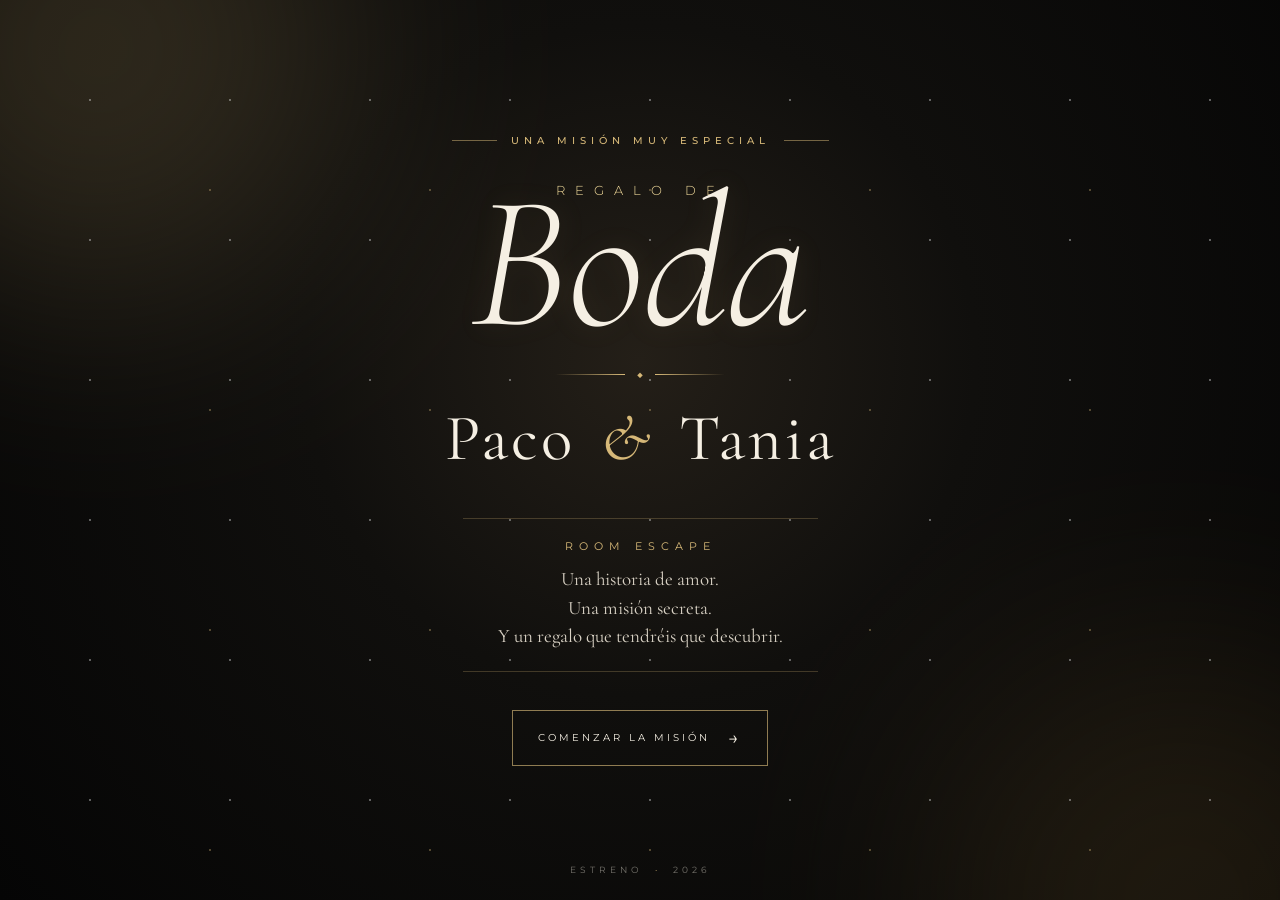
==== index.html @ c2d00677 "continue dev" ====
<!DOCTYPE html>
<html lang="es">
<head>
    <meta charset="UTF-8">
    <meta name="viewport" content="width=device-width, initial-scale=1.0, maximum-scale=1.0, user-scalable=no">

    <title>Regalo de Boda · Paco & Tania</title>

    <link rel="preconnect" href="https://fonts.googleapis.com">
    <link rel="preconnect" href="https://fonts.gstatic.com" crossorigin>

    <link href="https://fonts.googleapis.com/css2?family=Cormorant+Garamond:wght@300;400;500;600;700&family=Montserrat:wght@300;400;500;600&display=swap" rel="stylesheet">

    <link rel="stylesheet" href="style.css">
</head>

<body>

    <!-- Fondo decorativo -->
    <div class="background">
        <div class="glow glow-1"></div>
        <div class="glow glow-2"></div>
        <div class="stars"></div>
    </div>

    <main class="landing">

        <div class="top-label">
            <span></span>
            UNA MISIÓN MUY ESPECIAL
            <span></span>
        </div>

        <div class="title-wrapper">

            <p class="small-title">REGALO DE</p>

            <h1>
                Boda
            </h1>

            <div class="ornament">
                <span></span>
                <span class="diamond">◆</span>
                <span></span>
            </div>

            <h2>
                Paco <span>&</span> Tania
            </h2>

        </div>

        <div class="escape-box">

            <div class="escape-label">
                ROOM ESCAPE
            </div>

            <p>
                Una historia de amor.<br>
                Una misión secreta.<br>
                Y un regalo que tendréis que descubrir.
            </p>

        </div>

        <button id="startButton" class="start-button">
            <span>COMENZAR LA MISIÓN</span>
            <span class="arrow">→</span>
        </button>

        <div class="bottom-text">
            <span>ESTRENO</span>
            <span class="dot">·</span>
            <span>2026</span>
        </div>

    </main>

    <!-- Pantalla de briefing -->
    <section id="mission" class="mission hidden">
        <div class="mission-content">
            <div class="mission-number">
                BRIEFING
            </div>
            <h2>
                La misión<br>
                comienza ahora
            </h2>
            <p>
                Si habéis llegado hasta aquí, es porque habéis conseguido montar el cubo de Rubik, y además habéis sido lo suficientemente astutos como para descubrir que debíais acceder a la URL encriptada que aparecía en el cubo!!<br><br>

                Por lo tanto, desde el equipo organizador de este evento queremos felicitaros oficialmente porque habéis superado este primer reto.<br><br>

                Y, sinceramente, no dábamos un duro por vosotros.<br><br>

                Ahora mismo estaréis rebosantes de felicidad, orgullosos de vuestro trabajo en equipo y, probablemente, con el ego por las nubes después de haber conseguido completar un puñetero cubo de Rubik para niños, que seguro que os ha llevado unas cuantas horas.<br><br>

                Pero, sobre todo, estaréis deseando encontrar en esta web el código que os permita abrir la caja fuerte y conseguir vuestro regalo de boda.<br><br>

                Pues va a ser que NO.<br><br>

                Pensabais que esto se había acabado, ¿verdad?<br><br>

                Ingenuos.<br><br>

                Todavía os queda superar el verdadero desafío:<br><br>

                <strong>💍 ESCAPE ROOM: MISIÓN MATRIMONIO 💰</strong><br><br>

                Una auténtica chorrada como una casa que nos hemos inventado con muchísimo cariño para poder entregaros vuestro regalo de boda de una forma innecesariamente complicada, a la vez que original :P<br><br>

                La prueba consiste en superar una serie de preguntas y desafíos relacionados con vuestro matrimonio, vuestra relación y cuánto os conocéis realmente el uno al otro.<br><br>

                Porque casarse es muy fácil. Lo difícil es demostrar que después de todo este tiempo os conocéis de verdad y que sois capaces de trabajar en equipo en ciertas pruebas.<br><br>

                Solo si conseguís superar correctamente todos los desafíos podréis obtener, a través de esta misma web, el código secreto de apertura del "libro caja fuerte".<br><br>

                Así que concentraos.<br>
                Trabajad en equipo.<br>
                Confiad el uno en el otro.<br><br>

                Y, sobre todo, pensad muy bien vuestras respuestas antes de acusar a vuestra pareja de no enterarse de nada.<br><br>

                Dos recién casados.<br>
                Un caja fuerte.<br>
                10 desafíos.<br>
                3 dígitos.<br>
                Una cantidad considerable de dinero (bueno... 5€ más o menos, no os emocionéis mucho!!)<br><br>

                La misión comienza ahora. 🔐
            </p>
            <button id="startMissionButton" class="start-button">
                <span>COMENZAR</span>
                <span class="arrow">→</span>
            </button>
            <!-- BOTÓN TEMPORAL PARA TEST - ELIMINAR DESPUÉS -->
            <button id="skipToEndButton" class="start-button" style="margin-top: 15px; opacity: 0.5;">
                <span>IR AL FINAL (TEST)</span>
                <span class="arrow">→</span>
            </button>
        </div>
    </section>

    <!-- Contenedor de desafíos -->
    <section id="challengeContainer" class="challenge-container hidden">
        <div class="challenge-header">
            <div class="progress-bar">
                <div class="progress-fill" id="progressFill"></div>
            </div>
            <div class="challenge-counter">
                <span id="currentChallenge">1</span> / <span id="totalChallenges">12</span>
            </div>
        </div>
        <div class="challenge-content" id="challengeContent">
            <!-- El contenido del desafío se genera dinámicamente -->
        </div>
    </section>

    <!-- Pantalla de dígitos obtenidos -->
    <section id="digitsScreen" class="digits-screen hidden">
        <div class="digits-content">
            <div class="mission-number">
                ¡MISIÓN COMPLETADA!
            </div>
            <h2>
                ¡Tenéis los tres dígitos!<br>
                Pero... ¿están en el orden correcto?
            </h2>
            <div class="digits-display">
                <div class="digit-box">0</div>
                <div class="digit-box">5</div>
                <div class="digit-box">1</div>
            </div>
            <p class="hint-text">
                Pista: Es la cantidad de dinero que os hemos regalado para la boda.<br>
                Consejo: No lo gastéis en Amazon... los repartidores de esa zona no son de fiar y quién sabe si el paquete llegaría...
            </p>
            <button id="openLockButton" class="start-button">
                <span>ABRIR EL LIBRO</span>
                <span class="arrow">→</span>
            </button>
        </div>
    </section>

    <!-- Pantalla de instrucciones del candado físico -->
    <section id="lockScreen" class="lock-screen hidden">
        <div class="lock-content">
            <div class="mission-number">
                ¡ENHORABUENA!
            </div>
            <h2>
                Habéis abierto<br>
                el libro
            </h2>
            <div class="lock-image-container">
                <img src="images/libro.jpg" alt="Libro caja fuerte" class="lock-image">
            </div>
            <div class="gift-message">
                <p>
                    ¡Felicidades, Paco y Tania!<br><br>
                    Os deseamos toda la felicidad del mundo y que podáis compartir muchos años, experiencias y momentos especiales juntos.<br><br>
                    Gracias por hacernos partícipes de un día tan importante para vosotros. Fue una gran alegría poder acompañaros y compartir con vosotros un día tan especial, rodeados de la familia y de las personas que más queréis.<br><br>
                    ¡Os queremos!
                </p>
            </div>
            <button id="restartButton" class="start-button">
                <span>VOLVER AL INICIO</span>
                <span class="arrow">→</span>
            </button>
        </div>
    </section>

    <script src="script.js"></script>

</body>
</html>
---- style.css ----
:root {
    --gold: #d6b878;
    --gold-light: #f0d99a;
    --cream: #f5efe3;
    --dark: #090909;
    --dark-soft: #121212;
}

* {
    margin: 0;
    padding: 0;
    box-sizing: border-box;
}

html,
body {
    width: 100%;
    height: 100%;
}

body {
    background: var(--dark);
    color: var(--cream);
    font-family: "Montserrat", sans-serif;
    overflow: hidden;
}

/* =========================
   BACKGROUND
========================= */

.background {
    position: fixed;
    inset: 0;
    overflow: hidden;
    background:
        radial-gradient(
            circle at 50% 40%,
            #241f18 0%,
            #100f0d 40%,
            #050505 100%
        );
}

.glow {
    position: absolute;
    width: 500px;
    height: 500px;
    border-radius: 50%;
    filter: blur(120px);
    opacity: 0.18;
}

.glow-1 {
    background: #d6b878;
    top: -200px;
    left: -150px;
}

.glow-2 {
    background: #8f6f37;
    bottom: -250px;
    right: -150px;
}

.stars {
    position: absolute;
    inset: 0;
    opacity: 0.35;

    background-image:
        radial-gradient(circle, #fff 1px, transparent 1px),
        radial-gradient(circle, #d6b878 1px, transparent 1px);

    background-size:
        140px 140px,
        220px 220px;

    background-position:
        20px 30px,
        100px 80px;
}

/* =========================
   LANDING
========================= */

.landing {
    position: relative;
    z-index: 2;

    min-height: 100vh;

    display: flex;
    flex-direction: column;
    align-items: center;
    justify-content: center;

    text-align: center;

    padding: 40px 20px;
}

/* =========================
   TOP LABEL
========================= */

.top-label {
    display: flex;
    align-items: center;
    gap: 14px;

    font-size: 10px;
    letter-spacing: 5px;
    font-weight: 500;

    color: var(--gold);

    margin-bottom: 35px;

    animation: fadeDown 1.2s ease forwards;
}

.top-label span {
    width: 45px;
    height: 1px;
    background: var(--gold);
    opacity: 0.5;
}

/* =========================
   TITLE
========================= */

.title-wrapper {
    animation: fadeUp 1.5s ease forwards;
}

.small-title {
    font-size: 13px;
    letter-spacing: 10px;
    font-weight: 300;

    color: var(--gold-light);

    margin-bottom: -10px;
}

h1 {
    font-family: "Cormorant Garamond", serif;

    font-size: clamp(100px, 18vw, 190px);

    line-height: 0.8;

    font-weight: 300;

    font-style: italic;

    color: var(--cream);

    text-shadow:
        0 0 30px rgba(214, 184, 120, 0.12);
}

.ornament {
    display: flex;
    align-items: center;
    justify-content: center;

    gap: 12px;

    margin: 28px auto 18px;
}

.ornament span:not(.diamond) {
    width: 70px;
    height: 1px;

    background: linear-gradient(
        to right,
        transparent,
        var(--gold)
    );
}

.ornament span:last-child {
    background: linear-gradient(
        to left,
        transparent,
        var(--gold)
    );
}

.diamond {
    color: var(--gold);
    font-size: 10px;
}

h2 {
    font-family: "Cormorant Garamond", serif;

    font-size: clamp(38px, 7vw, 65px);

    font-weight: 400;

    letter-spacing: 3px;
}

h2 span {
    color: var(--gold);

    font-style: italic;

    margin: 0 8px;
}

/* =========================
   ESCAPE BOX
========================= */

.escape-box {
    margin-top: 40px;

    padding: 20px 35px;

    border-top: 1px solid rgba(214, 184, 120, 0.25);
    border-bottom: 1px solid rgba(214, 184, 120, 0.25);

    animation: fadeUp 2s ease forwards;
}

.escape-label {
    font-size: 11px;

    letter-spacing: 6px;

    color: var(--gold);

    margin-bottom: 12px;
}

.escape-box p {
    font-family: "Cormorant Garamond", serif;

    font-size: 19px;

    line-height: 1.5;

    color: #d8d1c4;
}

/* =========================
   BUTTON
========================= */

.start-button {
    margin-top: 38px;

    background: transparent;

    border: 1px solid rgba(214, 184, 120, 0.65);

    color: var(--cream);

    padding: 16px 25px;

    font-family: "Montserrat", sans-serif;

    font-size: 10px;

    letter-spacing: 3px;

    cursor: pointer;

    display: flex;
    align-items: center;
    gap: 18px;

    transition: all 0.4s ease;
}

.start-button:hover {
    background: var(--gold);

    color: #090909;

    border-color: var(--gold);

    transform: translateY(-3px);

    box-shadow:
        0 10px 40px rgba(214, 184, 120, 0.18);
}

.arrow {
    font-size: 18px;

    transition: transform 0.3s ease;
}

.start-button:hover .arrow {
    transform: translateX(5px);
}

/* =========================
   BOTTOM
========================= */

.bottom-text {
    position: absolute;

    bottom: 25px;

    display: flex;

    gap: 12px;

    font-size: 9px;

    letter-spacing: 4px;

    color: rgba(245, 239, 227, 0.45);
}

.dot {
    color: var(--gold);
}

/* =========================
   MISSION
========================= */

.mission {
    position: fixed;

    inset: 0;

    z-index: 10;

    background:
        radial-gradient(
            circle at center,
            #292219,
            #080808 70%
        );

    display: flex;

    justify-content: center;

    align-items: center;

    text-align: center;
}

.mission-content {
    max-width: 650px;
    padding: 40px;
    max-height: 90vh;
    overflow-y: auto;
    -webkit-overflow-scrolling: touch;
}

.mission-number {
    font-size: 11px;

    letter-spacing: 5px;

    color: var(--gold);

    margin-bottom: 25px;
}

.mission h2 {
    font-size: clamp(45px, 8vw, 80px);

    line-height: 0.9;

    margin-bottom: 30px;
}

.mission p {
    color: #bbb;

    font-size: 14px;

    line-height: 1.8;

    max-width: 450px;

    margin: auto;
}

/* =========================
   HIDDEN
========================= */

.hidden {
    display: none !important;
}

/* =========================
   ANIMATIONS
========================= */

@keyframes fadeUp {

    from {
        opacity: 0;
        transform: translateY(30px);
    }

    to {
        opacity: 1;
        transform: translateY(0);
    }

}

@keyframes fadeDown {

    from {
        opacity: 0;
        transform: translateY(-20px);
    }

    to {
        opacity: 1;
        transform: translateY(0);
    }

}

/* =========================
   CHALLENGE CONTAINER
========================= */

.challenge-container {
    position: fixed;
    inset: 0;
    z-index: 10;
    background: radial-gradient(circle at center, #292219, #080808 70%);
    display: flex;
    flex-direction: column;
    justify-content: flex-start;
    align-items: center;
    padding: 80px 20px 40px;
    overflow-y: auto;
}

.challenge-content {
    max-width: 700px;
    width: 100%;
    text-align: center;
    display: flex;
    flex-direction: column;
    align-items: center;
}

.challenge-header {
    position: absolute;
    top: 30px;
    left: 50%;
    transform: translateX(-50%);
    width: 90%;
    max-width: 600px;
}

.progress-bar {
    width: 100%;
    height: 4px;
    background: rgba(214, 184, 120, 0.15);
    border-radius: 2px;
    overflow: hidden;
    margin-bottom: 15px;
}

.progress-fill {
    height: 100%;
    background: linear-gradient(to right, var(--gold), var(--gold-light));
    transition: width 0.5s ease;
}

.challenge-counter {
    text-align: center;
    font-size: 11px;
    letter-spacing: 3px;
    color: var(--gold);
}

.challenge-target {
    display: inline-block;
    font-size: 11px;
    letter-spacing: 4px;
    color: var(--gold);
    text-transform: uppercase;
    margin-bottom: 20px;
    padding: 8px 20px;
    border: 1px solid rgba(214, 184, 120, 0.4);
    border-radius: 4px;
    background: rgba(214, 184, 120, 0.08);
}

.challenge-question {
    font-family: "Cormorant Garamond", serif;
    font-size: clamp(28px, 5vw, 42px);
    line-height: 1.3;
    margin-bottom: 30px;
    color: var(--cream);
}

.story-text {
    font-size: 16px;
    line-height: 1.8;
    margin-bottom: 30px;
    color: rgba(255, 255, 255, 0.9);
    text-align: left;
    max-width: 600px;
    margin-left: auto;
    margin-right: auto;
}

.story-text p {
    margin-bottom: 15px;
}

.reveal-images {
    display: flex;
    justify-content: center;
    align-items: center;
    gap: 20px;
    margin-bottom: 30px;
    flex-wrap: wrap;
}

.reveal-image {
    max-width: 45%;
    height: auto;
    border-radius: 10px;
    border: 3px solid var(--gold);
    box-shadow: 0 4px 20px rgba(214, 184, 120, 0.3);
}

.reveal-explanation {
    font-size: 18px;
    color: rgba(214, 184, 120, 0.9);
    margin-bottom: 30px;
    font-style: italic;
    text-align: center;
    max-width: 500px;
    margin-left: auto;
    margin-right: auto;
}

.challenge-hint {
    font-size: 18px;
    color: rgba(214, 184, 120, 0.8);
    margin-bottom: 30px;
    font-style: italic;
    font-weight: 500;
    white-space: pre-line;
    text-align: left;
    max-width: 500px;
    margin-left: auto;
    margin-right: auto;
}

.challenge-input {
    width: 100%;
    max-width: 400px;
    padding: 18px 25px;
    background: rgba(255, 255, 255, 0.03);
    border: 1px solid rgba(214, 184, 120, 0.3);
    border-radius: 4px;
    color: var(--cream);
    font-family: "Montserrat", sans-serif;
    font-size: 16px;
    text-align: center;
    margin-bottom: 30px;
    transition: all 0.3s ease;
}

.challenge-input:focus {
    outline: none;
    border-color: var(--gold);
    background: rgba(255, 255, 255, 0.05);
}

/* =========================
    RADIO BUTTONS
 ========================= */

.radio-container {
    display: flex;
    flex-direction: column;
    gap: 15px;
    margin: 30px 0;
    max-width: 400px;
    margin-left: auto;
    margin-right: auto;
}

.radio-option {
    display: flex;
    align-items: center;
    gap: 15px;
    padding: 15px 20px;
    background: rgba(214, 184, 120, 0.08);
    border: 1px solid rgba(214, 184, 120, 0.25);
    border-radius: 6px;
    cursor: pointer;
    transition: all 0.3s ease;
}

.radio-option:hover {
    background: rgba(214, 184, 120, 0.15);
    border-color: var(--gold);
    transform: translateX(5px);
}

.radio-option input[type="radio"] {
    width: 20px;
    height: 20px;
    cursor: pointer;
    accent-color: var(--gold);
}

.radio-label {
    font-size: 16px;
    color: var(--cream);
    font-family: "Montserrat", sans-serif;
}

.radio-option input[type="radio"]:checked + .radio-label {
    color: var(--gold);
    font-weight: 500;
}

/* =========================
    PHOTO CHALLENGE
 ========================= */

.photo-container {
    margin: 20px 0;
}

.challenge-photo {
    max-width: 100%;
    max-height: 300px;
    border-radius: 8px;
    border: 2px solid rgba(214, 184, 120, 0.3);
    box-shadow: 0 10px 40px rgba(0, 0, 0, 0.5);
}

.photo-inputs {
    display: flex;
    flex-direction: column;
    gap: 20px;
    margin: 30px 0;
    max-width: 400px;
    margin-left: auto;
    margin-right: auto;
}

.photo-input-group {
    display: flex;
    flex-direction: column;
    gap: 8px;
}

.photo-label {
    font-size: 14px;
    color: var(--gold);
    letter-spacing: 2px;
    text-transform: uppercase;
    font-weight: 500;
}

/* =========================
    AUDIO CHALLENGE
 ========================= */

.audio-gif-container {
    margin: 20px 0;
}

.audio-gif {
    max-width: 100%;
    max-height: 250px;
    border-radius: 8px;
    border: 2px solid rgba(214, 184, 120, 0.3);
    box-shadow: 0 10px 40px rgba(0, 0, 0, 0.5);
}

.audio-players {
    margin: 25px 0;
}

.audio-player-label {
    font-size: 14px;
    color: var(--gold);
    letter-spacing: 2px;
    text-transform: uppercase;
    margin-bottom: 15px;
    font-weight: 500;
}

.audio-buttons {
    display: flex;
    justify-content: center;
    gap: 15px;
    flex-wrap: wrap;
}

.audio-btn {
    padding: 12px 20px;
    background: rgba(214, 184, 120, 0.1);
    border: 1px solid rgba(214, 184, 120, 0.4);
    border-radius: 6px;
    color: var(--cream);
    font-family: "Montserrat", sans-serif;
    font-size: 13px;
    cursor: pointer;
    transition: all 0.3s ease;
    display: flex;
    align-items: center;
    gap: 8px;
}

.audio-btn:hover {
    background: rgba(214, 184, 120, 0.2);
    border-color: var(--gold);
    transform: translateY(-2px);
}

.audio-btn.playing {
    background: rgba(214, 184, 120, 0.3);
    border-color: var(--gold);
    box-shadow: 0 0 15px rgba(214, 184, 120, 0.3);
}

.audio-icon {
    font-size: 14px;
}

/* =========================
    VIDEO CONTAINER
 ========================= */

.video-explanation-screen {
    background: linear-gradient(135deg, rgba(214, 184, 120, 0.15), rgba(214, 184, 120, 0.05));
    border: 2px solid rgba(214, 184, 120, 0.4);
    border-radius: 12px;
    padding: 25px;
    margin: 20px 0;
    text-align: center;
}

.video-explanation-title {
    font-family: "Cormorant Garamond", serif;
    font-size: 24px;
    color: var(--gold);
    margin-bottom: 20px;
    font-weight: 500;
    letter-spacing: 1px;
}

.video-explanation-container {
    border-radius: 8px;
    overflow: hidden;
    box-shadow: 0 10px 40px rgba(0, 0, 0, 0.5);
}

.video-explanation-container iframe {
    display: block;
    width: 100%;
    height: 315px;
}

@media (max-width: 600px) {
    .video-explanation-screen {
        padding: 15px;
    }
    
    .video-explanation-title {
        font-size: 18px;
    }
    
    .video-explanation-container iframe {
        height: 200px;
    }
}

/* =========================
    ANECDOTE CHALLENGE
 ========================= */

.anecdote-explanation {
    margin: 30px 0;
    padding: 30px;
    background: rgba(214, 184, 120, 0.08);
    border: 1px solid rgba(214, 184, 120, 0.3);
    border-radius: 8px;
    max-width: 600px;
    margin-left: auto;
    margin-right: auto;
}

.anecdote-explanation p {
    font-family: "Cormorant Garamond", serif;
    font-size: 20px;
    line-height: 1.8;
    color: #d8d1c4;
    font-style: italic;
}

/* =========================
   DRAG AND DROP
========================= */

.drag-container {
    display: flex;
    flex-direction: column;
    gap: 12px;
    margin-bottom: 30px;
    max-width: 500px;
    margin-left: auto;
    margin-right: auto;
}

.drag-item {
    padding: 18px 25px;
    background: rgba(214, 184, 120, 0.08);
    border: 1px solid rgba(214, 184, 120, 0.25);
    border-radius: 6px;
    color: var(--cream);
    font-size: 15px;
    cursor: move;
    transition: all 0.3s ease;
    user-select: none;
}

.drag-item:hover {
    background: rgba(214, 184, 120, 0.15);
    border-color: var(--gold);
    transform: translateY(-2px);
}

.drag-item:active {
    cursor: grabbing;
}

.drag-item {
    display: flex;
    align-items: center;
    justify-content: center;
}

.drag-text {
    text-align: center;
}

.drag-hint {
    font-size: 14px;
    color: rgba(214, 184, 120, 0.7);
    margin-bottom: 20px;
    text-align: center;
    font-style: italic;
}

.drag-item.dragging {
    opacity: 0.5;
    transform: scale(1.02);
    box-shadow: 0 5px 20px rgba(214, 184, 120, 0.3);
}

/* =========================
    MEMORY GRID
 ========================= */

.memory-timer {
    font-size: 16px;
    color: var(--gold);
    margin-bottom: 25px;
    letter-spacing: 2px;
}

.memory-grid {
    display: grid;
    grid-template-columns: repeat(4, 1fr);
    gap: 20px;
    max-width: 100%;
    width: 100%;
    margin: 0 auto 30px;
    box-sizing: border-box;
}

.memory-card {
    aspect-ratio: 1;
    perspective: 1000px;
    cursor: pointer;
    min-width: 120px;
}

.card-inner {
    position: relative;
    width: 100%;
    height: 100%;
    transition: transform 0.6s;
    transform-style: preserve-3d;
}

.memory-card.flipped .card-inner {
    transform: rotateY(180deg);
}

.memory-card.matched .card-inner {
    transform: rotateY(180deg);
}

.card-front,
.card-back {
    position: absolute;
    width: 100%;
    height: 100%;
    backface-visibility: hidden;
    display: flex;
    align-items: center;
    justify-content: center;
    border-radius: 6px;
    font-size: 14px;
    padding: 8px;
    text-align: center;
    overflow: hidden;
}

.card-front {
    background: rgba(214, 184, 120, 0.1);
    border: 1px solid rgba(214, 184, 120, 0.3);
    color: var(--gold);
    font-size: 24px;
    font-weight: bold;
}

.card-back {
    background: rgba(214, 184, 120, 0.2);
    border: 1px solid var(--gold);
    color: var(--cream);
    transform: rotateY(180deg);
}

.card-back img {
    width: 100%;
    height: 100%;
    object-fit: cover;
    border-radius: 5px;
}

.memory-card.matched .card-back {
    background: rgba(214, 184, 120, 0.35);
    border-color: var(--gold-light);
}

/* =========================
    REACTION GAME
 ========================= */

.reaction-info {
    display: flex;
    justify-content: center;
    gap: 40px;
    margin-bottom: 25px;
    align-items: center;
}

.reaction-score {
    font-size: 16px;
    color: var(--gold);
    letter-spacing: 2px;
}

.reaction-feedback {
    font-size: 16px;
    letter-spacing: 1px;
}

.feedback-success {
    color: #2ecc71;
    font-weight: 500;
}

.feedback-info {
    color: var(--gold);
}

.reaction-grid {
    display: grid;
    grid-template-columns: repeat(2, 1fr);
    gap: 12px;
    max-width: 500px;
    margin: 0 auto 25px;
}

.reaction-btn {
    padding: 20px;
    background: rgba(214, 184, 120, 0.08);
    border: 1px solid rgba(214, 184, 120, 0.25);
    border-radius: 6px;
    color: var(--cream);
    font-size: 14px;
    cursor: pointer;
    transition: all 0.3s ease;
}

.reaction-btn:hover {
    background: rgba(214, 184, 120, 0.15);
    border-color: var(--gold);
}

.reaction-btn.selected {
    background: rgba(214, 184, 120, 0.25);
    border-color: var(--gold);
    box-shadow: 0 0 10px rgba(214, 184, 120, 0.3);
}

.reaction-btn.clicked {
    pointer-events: none;
}

.reaction-btn.correct {
    background: rgba(46, 204, 113, 0.3);
    border-color: #2ecc71;
}

.reaction-btn.wrong {
    background: rgba(231, 76, 60, 0.3);
    border-color: #e74c3c;
}

/* =========================
   DIGITS SCREEN
========================= */

.digits-screen {
    position: fixed;
    inset: 0;
    z-index: 10;
    background: radial-gradient(circle at center, #292219, #080808 70%);
    display: flex;
    justify-content: center;
    align-items: center;
    text-align: center;
}

.digits-content {
    max-width: 650px;
    padding: 40px;
}

.digits-display {
    display: flex;
    justify-content: center;
    gap: 20px;
    margin: 40px 0;
}

.digit-box {
    width: 80px;
    height: 100px;
    background: rgba(214, 184, 120, 0.1);
    border: 2px solid var(--gold);
    border-radius: 8px;
    display: flex;
    align-items: center;
    justify-content: center;
    font-family: "Cormorant Garamond", serif;
    font-size: 48px;
    color: var(--gold);
    font-weight: bold;
}

.hint-text {
    font-family: "Cormorant Garamond", serif;
    font-size: 20px;
    color: #d8d1c4;
    line-height: 1.6;
    margin-bottom: 35px;
    font-style: italic;
}

/* =========================
    LOCK SCREEN
 ========================= */

.lock-screen {
    position: fixed;
    inset: 0;
    z-index: 10;
    background: radial-gradient(circle at center, #292219, #080808 70%);
    display: flex;
    justify-content: center;
    align-items: center;
    text-align: center;
}

.lock-content {
    max-width: 650px;
    padding: 40px;
}

.lock-image-container {
    margin: 30px 0;
}

.lock-image {
    max-width: 100%;
    max-height: 300px;
    border-radius: 8px;
    border: 2px solid rgba(214, 184, 120, 0.3);
    box-shadow: 0 10px 40px rgba(0, 0, 0, 0.5);
}

.lock-instruction {
    font-family: "Cormorant Garamond", serif;
    font-size: 20px;
    color: #d8d1c4;
    line-height: 1.6;
    margin-bottom: 30px;
}

/* =========================
   FINAL SCREEN
========================= */

.final-screen {
    position: fixed;
    inset: 0;
    z-index: 10;
    background: radial-gradient(circle at center, #292219, #080808 70%);
    display: flex;
    justify-content: center;
    align-items: center;
    text-align: center;
}

.final-content {
    max-width: 650px;
    padding: 40px;
}

.gift-message {
    margin: 40px 0;
    padding: 30px;
    background: rgba(214, 184, 120, 0.05);
    border: 1px solid rgba(214, 184, 120, 0.2);
    border-radius: 8px;
}

.gift-message p {
    font-family: "Cormorant Garamond", serif;
    font-size: 22px;
    line-height: 1.8;
    color: #d8d1c4;
}

/* =========================
   MOBILE
========================= */

@media (max-width: 600px) {

    /* Landing */
    .top-label {
        font-size: 8px;
        letter-spacing: 3px;
    }

    .top-label span {
        width: 25px;
    }

    .small-title {
        margin-bottom: 10px;
    }

    .escape-box {
        padding: 18px 15px;
        margin-top: 30px;
    }

    .escape-box p {
        font-size: 17px;
    }

    .ornament span:not(.diamond) {
        width: 40px;
    }

    /* Mission */
    .mission-content {
        padding: 20px;
        max-height: 85vh;
    }

    .mission h2 {
        font-size: clamp(32px, 8vw, 50px);
    }

    .mission p {
        font-size: 13px;
        line-height: 1.6;
    }

    /* Challenge Container */
    .challenge-container {
        padding: 70px 15px 30px;
        overflow-y: auto;
        -webkit-overflow-scrolling: touch;
        align-items: flex-start;
    }

    .challenge-header {
        top: 10px;
        width: 95%;
    }

    .challenge-content {
        width: 100%;
        padding-bottom: 20px;
    }

    .challenge-target {
        font-size: 10px;
        letter-spacing: 3px;
        padding: 6px 15px;
        margin-bottom: 15px;
    }

    .challenge-question {
        font-size: clamp(20px, 5vw, 28px);
        margin-bottom: 15px;
        line-height: 1.4;
    }

    .story-text {
        font-size: 14px;
        line-height: 1.7;
        margin-bottom: 20px;
    }

    .story-text p {
        margin-bottom: 10px;
    }

    .reveal-images {
        flex-direction: column;
        gap: 15px;
    }

    .reveal-image {
        max-width: 80%;
    }

    .reveal-explanation {
        font-size: 14px;
        margin-bottom: 20px;
    }

    .challenge-hint {
        font-size: 14px;
        margin-bottom: 15px;
        line-height: 1.5;
    }

    .challenge-input {
        max-width: 100%;
        padding: 14px 18px;
        font-size: 14px;
        margin-bottom: 20px;
    }

    /* Buttons */
    .start-button {
        margin-top: 20px;
        padding: 14px 18px;
        font-size: 10px;
        letter-spacing: 2px;
        min-height: 48px;
    }

    /* Drag items */
    .drag-container {
        gap: 10px;
        margin-bottom: 20px;
    }

    .drag-item {
        padding: 12px 15px;
        font-size: 14px;
    }

    .drag-hint {
        font-size: 12px;
        margin-bottom: 15px;
    }

    /* Memory grid */
    .memory-grid {
        grid-template-columns: repeat(4, 1fr);
        gap: 6px;
        width: 100%;
        max-width: 100%;
        margin-bottom: 15px;
        padding: 0;
        box-sizing: border-box;
    }

    .memory-card {
        min-height: 65px;
        min-width: 0;
    }

    .card-front,
    .card-back {
        font-size: 8px;
        padding: 2px;
    }

    .card-front {
        font-size: 16px;
    }

    .card-back img {
        width: 100%;
        height: 100%;
        object-fit: cover;
        border-radius: 4px;
    }

    .memory-timer {
        font-size: 14px;
        margin-bottom: 15px;
    }

    /* Reaction grid */
    .reaction-grid {
        grid-template-columns: repeat(2, 1fr);
        gap: 6px;
        max-width: 100%;
        margin-bottom: 15px;
    }

    .reaction-btn {
        padding: 12px 8px;
        font-size: 11px;
        min-height: 44px;
    }

    .reaction-info {
        gap: 15px;
        flex-wrap: wrap;
        margin-bottom: 15px;
    }

    .reaction-score {
        font-size: 14px;
    }

    .reaction-feedback {
        font-size: 14px;
    }

    /* Radio options */
    .radio-container {
        gap: 10px;
        margin: 15px 0;
        width: 100%;
    }

    .radio-option {
        padding: 12px 15px;
        min-height: 44px;
    }

    .radio-label {
        font-size: 13px;
        line-height: 1.4;
    }

    /* Photo challenge */
    .challenge-photo {
        max-height: 180px;
        margin: 15px 0;
    }

    .photo-inputs {
        gap: 12px;
        margin: 15px 0;
    }

    .photo-label {
        font-size: 12px;
    }

    /* Audio challenge */
    .audio-gif {
        max-height: 180px;
        margin: 15px 0;
    }

    .audio-player-label {
        font-size: 12px;
        margin-bottom: 10px;
    }

    .audio-buttons {
        flex-direction: column;
        gap: 8px;
    }

    .audio-btn {
        width: 100%;
        justify-content: center;
        padding: 12px 15px;
        font-size: 12px;
    }

    /* Anecdote */
    .anecdote-explanation {
        padding: 15px;
        margin: 15px 0;
    }

    .anecdote-explanation p {
        font-size: 15px;
        line-height: 1.6;
    }

    /* Digits and Lock */
    .digits-content,
    .lock-content,
    .final-content {
        padding: 15px;
    }

    .digits-screen h2,
    .lock-screen h2,
    .final-screen h2 {
        font-size: clamp(28px, 6vw, 40px);
    }

    .digit-box,
    .lock-digit {
        width: 55px;
        height: 70px;
        font-size: 32px;
    }

    .digits-display,
    .lock-inputs {
        gap: 12px;
        margin: 25px 0;
    }

    .hint-text {
        font-size: 16px;
        line-height: 1.5;
    }

    .lock-image {
        max-height: 200px;
    }

    .lock-instruction {
        font-size: 16px;
    }

    /* Final screen */
    .gift-message {
        padding: 15px;
        margin: 20px 0;
    }

    .gift-message p {
        font-size: 16px;
        line-height: 1.6;
    }

    /* Flash challenge */
    .flash-info {
        gap: 15px;
        margin-bottom: 15px;
    }

    .flash-timer,
    .flash-round {
        font-size: 14px;
    }

    .flash-grid {
        max-width: 220px;
        gap: 10px;
        margin-bottom: 15px;
    }

    .flash-status {
        font-size: 14px;
    }

    /* Catch area */
    .catch-area {
        height: 250px;
        margin-bottom: 15px;
    }

    .catch-info {
        gap: 15px;
        flex-wrap: wrap;
        margin-bottom: 15px;
    }

    .catch-timer,
    .catch-score {
        font-size: 14px;
    }
}

@media (max-width: 500px) {
    .memory-grid {
        grid-template-columns: repeat(4, 1fr);
        gap: 5px;
        max-width: 100%;
        width: 100%;
    }

    .memory-card {
        min-height: 60px;
        min-width: 0;
    }

    .challenge-question {
        font-size: 20px;
    }
}
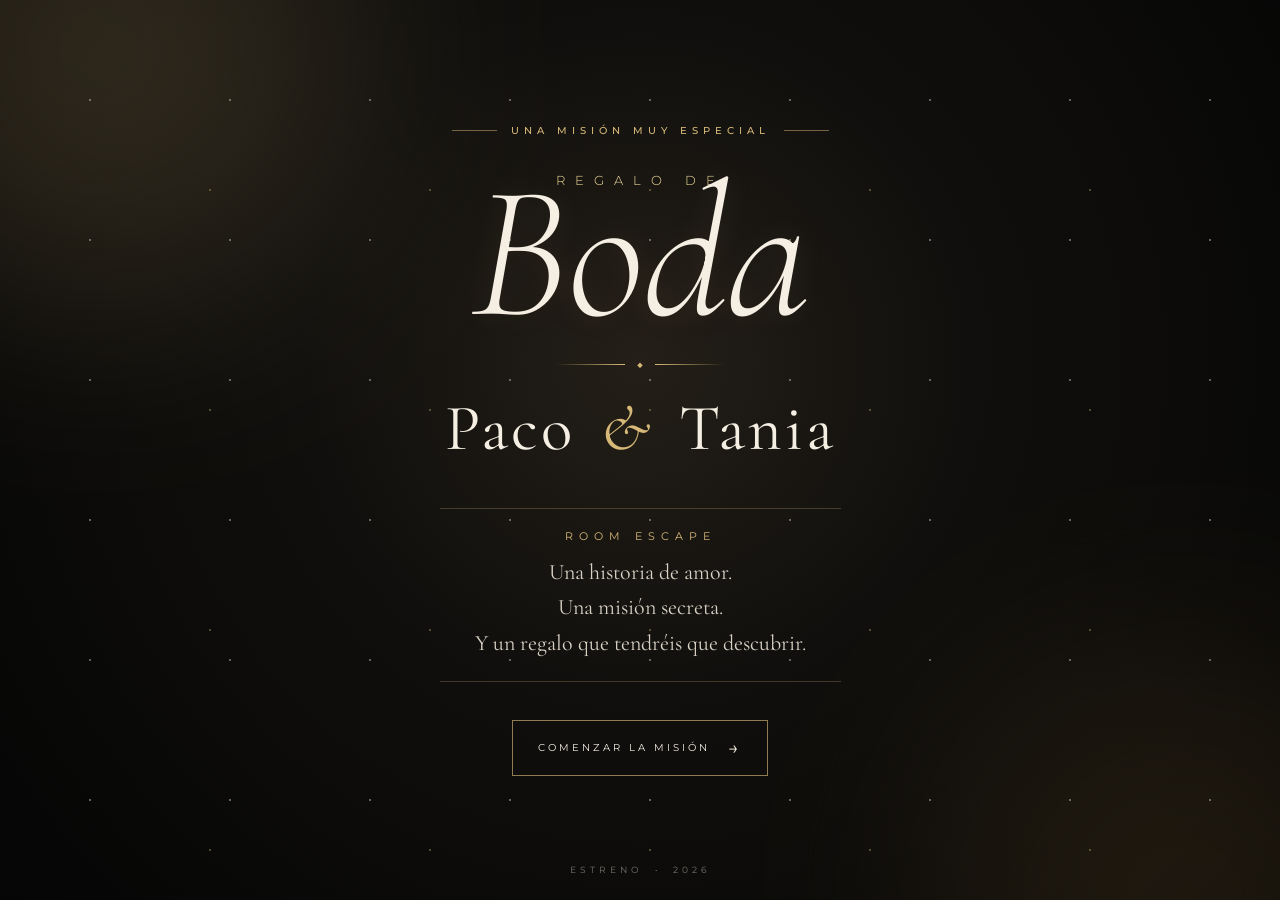
==== commit 72edeeaa: "Update text content and adjust font sizes for improved readability" ====
--- a/index.html
+++ b/index.html
@@ -89,15 +89,11 @@
                 comienza ahora
             </h2>
             <p>
-                Si habéis llegado hasta aquí, es porque habéis conseguido montar el cubo de Rubik, y además habéis sido lo suficientemente astutos como para descubrir que debíais acceder a la URL encriptada que aparecía en el cubo!!<br><br>
-
-                Por lo tanto, desde el equipo organizador de este evento queremos felicitaros oficialmente porque habéis superado este primer reto.<br><br>
-
-                Y, sinceramente, no dábamos un duro por vosotros.<br><br>
-
-                Ahora mismo estaréis rebosantes de felicidad, orgullosos de vuestro trabajo en equipo y, probablemente, con el ego por las nubes después de haber conseguido completar un puñetero cubo de Rubik para niños, que seguro que os ha llevado unas cuantas horas.<br><br>
-
-                Pero, sobre todo, estaréis deseando encontrar en esta web el código que os permita abrir la caja fuerte y conseguir vuestro regalo de boda.<br><br>
+                Si habéis llegado hasta aquí, es porque habéis conseguido montar una simple cara de un cubo de Rubik y, además, habéis sido lo suficientemente espabilados como para descubrir que teníais que entrar en la URL que aparecía en el propio cubo.<br><br>
+
+                Así que, desde el equipo organizador, queremos felicitaros oficialmente. 🥳 Habéis superado el primer reto. Y, sinceramente, no dábamos un duro por vosotros.<br><br>
+
+                Ahora mismo estaréis rebosantes de felicidad, orgullosos de vuestro trabajo en equipo y, probablemente, con el ego por las nubes. Pero, sobre todo, estaréis deseando encontrar en esta web el código que os permita abrir la caja fuerte y conseguir vuestro regalo de boda.<br><br>
 
                 Pues va a ser que NO.<br><br>
 
@@ -109,13 +105,11 @@
 
                 <strong>💍 ESCAPE ROOM: MISIÓN MATRIMONIO 💰</strong><br><br>
 
-                Una auténtica chorrada como una casa que nos hemos inventado con muchísimo cariño para poder entregaros vuestro regalo de boda de una forma innecesariamente complicada, a la vez que original :P<br><br>
-
-                La prueba consiste en superar una serie de preguntas y desafíos relacionados con vuestro matrimonio, vuestra relación y cuánto os conocéis realmente el uno al otro.<br><br>
-
-                Porque casarse es muy fácil. Lo difícil es demostrar que después de todo este tiempo os conocéis de verdad y que sois capaces de trabajar en equipo en ciertas pruebas.<br><br>
-
-                Solo si conseguís superar correctamente todos los desafíos podréis obtener, a través de esta misma web, el código secreto de apertura del "libro caja fuerte".<br><br>
+                Algo que nos hemos inventado con muchísimo cariño para poder entregaros vuestro regalo de boda de una forma innecesariamente complicada,                 a la vez que original 😛<br><br>
+
+                La prueba consiste en superar una serie de preguntas y desafíos absurdos.<br><br>
+
+                Solo si conseguís superar correctamente todos los desafíos podréis obtener el código para abrir la caja fuerte.<br><br>
 
                 Así que concentraos.<br>
                 Trabajad en equipo.<br>
@@ -125,9 +119,7 @@
 
                 Dos recién casados.<br>
                 Un caja fuerte.<br>
-                10 desafíos.<br>
-                3 dígitos.<br>
-                Una cantidad considerable de dinero (bueno... 5€ más o menos, no os emocionéis mucho!!)<br><br>
+                Y una cantidad considerable de dinero<br><br>
 
                 La misión comienza ahora. 🔐
             </p>
@@ -135,11 +127,7 @@
                 <span>COMENZAR</span>
                 <span class="arrow">→</span>
             </button>
-            <!-- BOTÓN TEMPORAL PARA TEST - ELIMINAR DESPUÉS -->
-            <button id="skipToEndButton" class="start-button" style="margin-top: 15px; opacity: 0.5;">
-                <span>IR AL FINAL (TEST)</span>
-                <span class="arrow">→</span>
-            </button>
+
         </div>
     </section>
 
@@ -152,6 +140,7 @@
             <div class="challenge-counter">
                 <span id="currentChallenge">1</span> / <span id="totalChallenges">12</span>
             </div>
+            <button id="skipChallengeButton" class="skip-button">SALTAR</button>
         </div>
         <div class="challenge-content" id="challengeContent">
             <!-- El contenido del desafío se genera dinámicamente -->
--- a/style.css
+++ b/style.css
@@ -243,9 +243,9 @@
 .escape-box p {
     font-family: "Cormorant Garamond", serif;
 
-    font-size: 19px;
-
-    line-height: 1.5;
+    font-size: 22px;
+
+    line-height: 1.6;
 
     color: #d8d1c4;
 }
@@ -383,11 +383,11 @@
 .mission p {
     color: #bbb;
 
-    font-size: 14px;
+    font-size: 22px;
 
     line-height: 1.8;
 
-    max-width: 450px;
+    max-width: 500px;
 
     margin: auto;
 }
@@ -487,6 +487,29 @@
     font-size: 11px;
     letter-spacing: 3px;
     color: var(--gold);
+    margin-bottom: 10px;
+}
+
+.skip-button {
+    position: fixed;
+    bottom: 20px;
+    right: 20px;
+    background: #dc3545;
+    color: white;
+    border: none;
+    padding: 12px 24px;
+    font-size: 14px;
+    font-weight: bold;
+    border-radius: 5px;
+    cursor: pointer;
+    z-index: 1000;
+    box-shadow: 0 4px 10px rgba(220, 53, 69, 0.4);
+    transition: all 0.3s ease;
+}
+
+.skip-button:hover {
+    background: #c82333;
+    transform: scale(1.05);
 }
 
 .challenge-target {
@@ -1190,7 +1213,7 @@
     }
 
     .escape-box p {
-        font-size: 17px;
+        font-size: 19px;
     }
 
     .ornament span:not(.diamond) {
@@ -1208,8 +1231,8 @@
     }
 
     .mission p {
-        font-size: 13px;
-        line-height: 1.6;
+        font-size: 19px;
+        line-height: 1.7;
     }
 
     /* Challenge Container */
